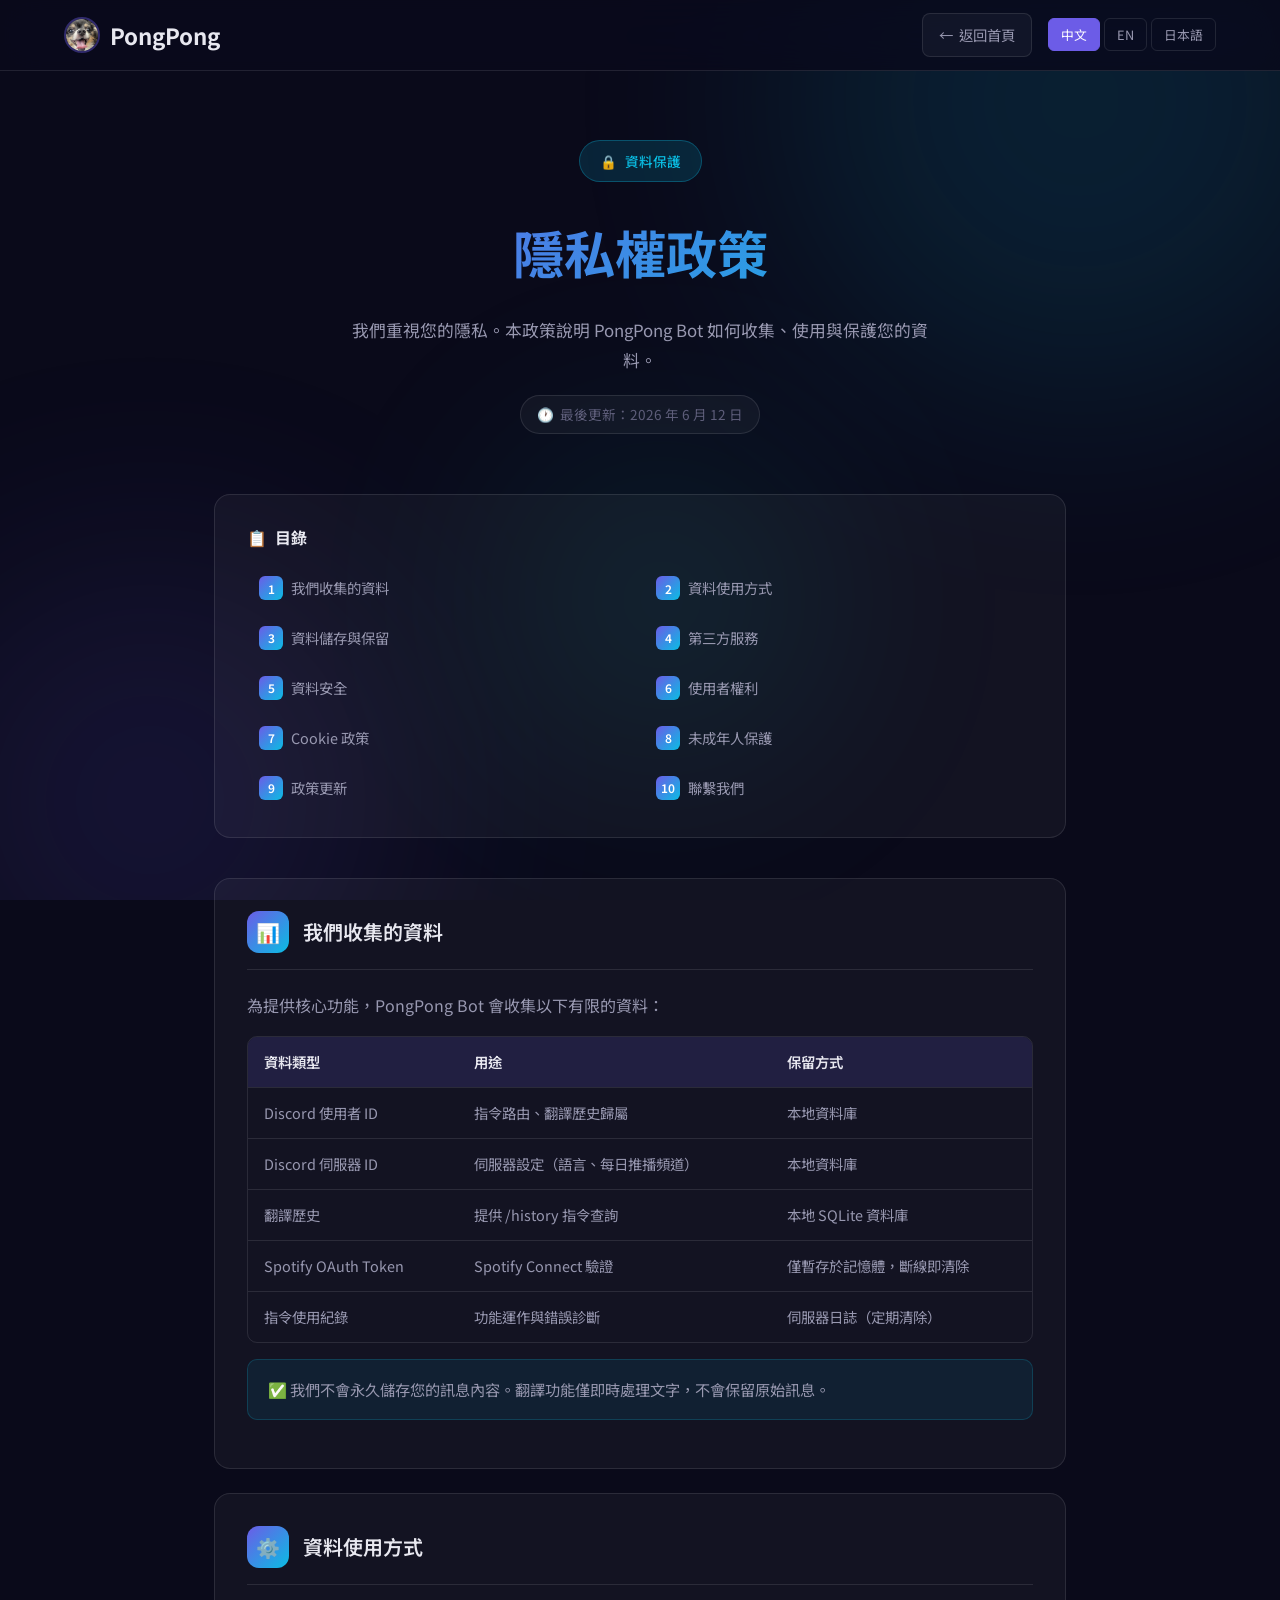
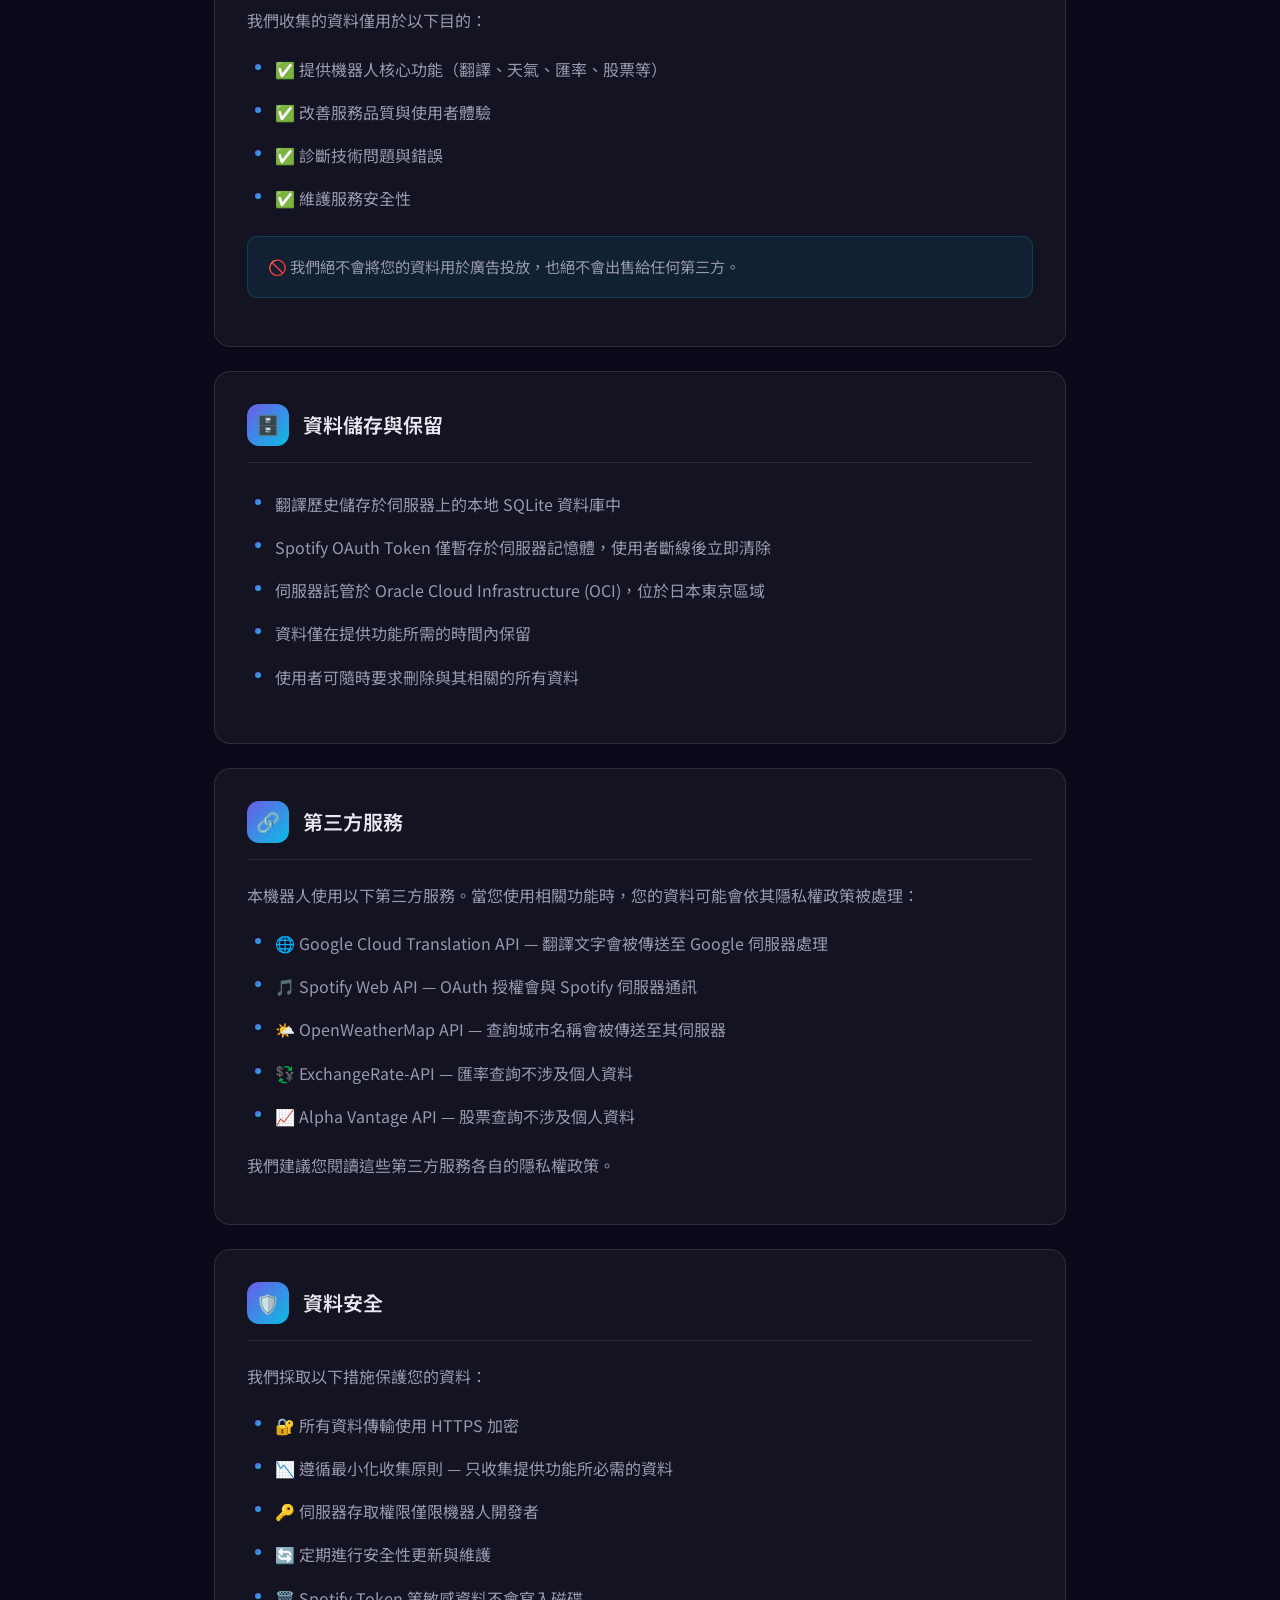
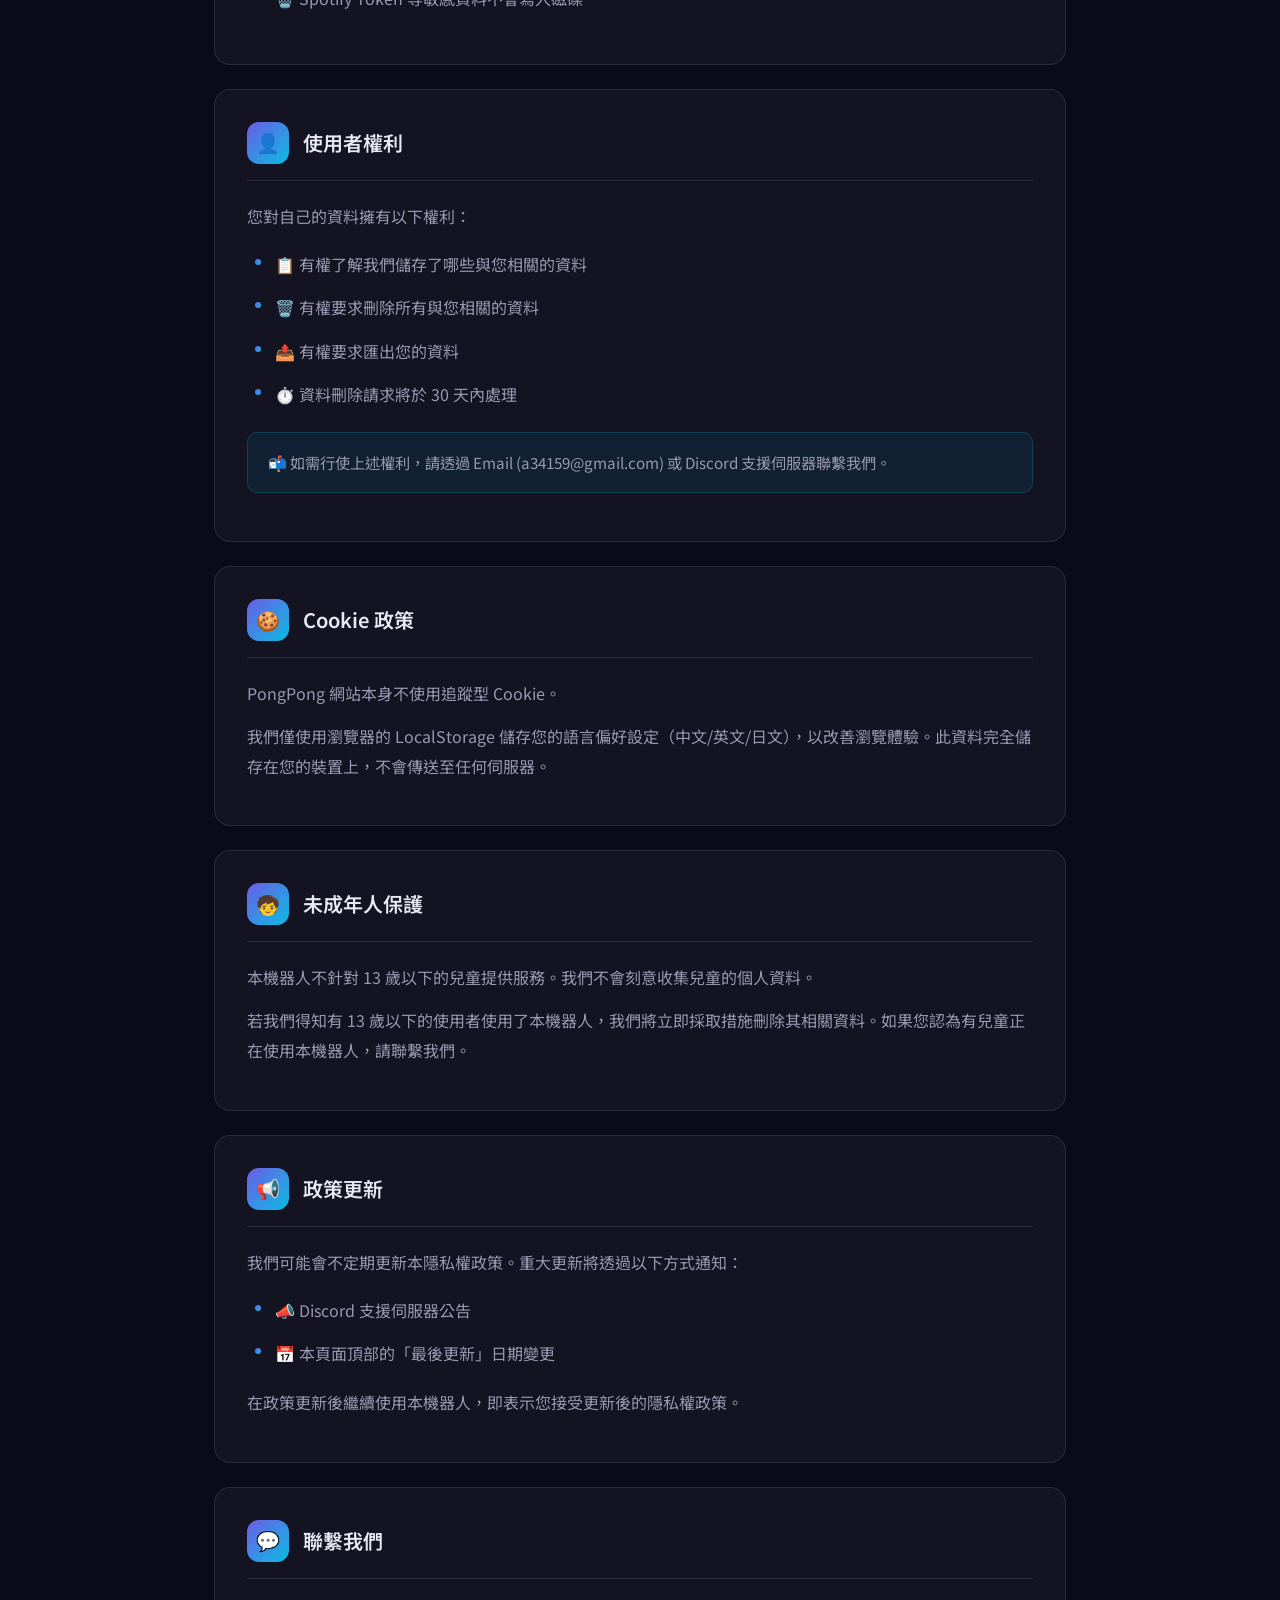
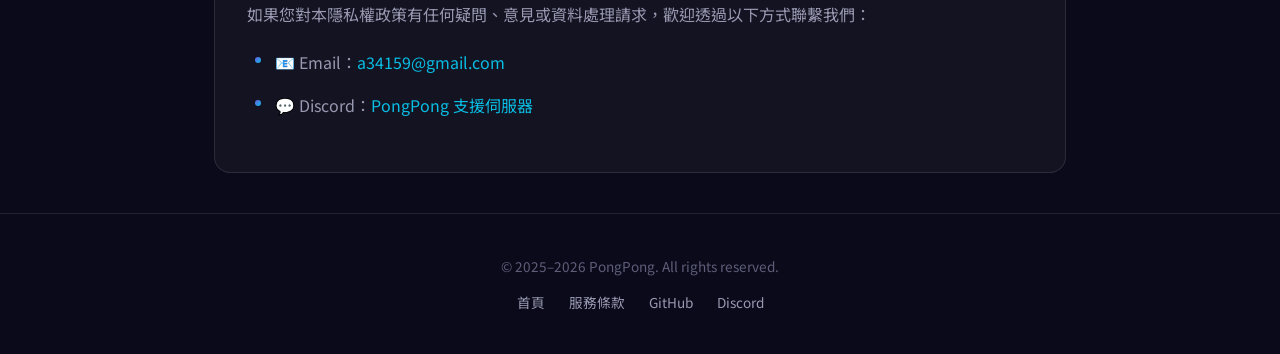
==== privacy.html @ facdd0da "feat: add Terms of Service & Privacy Policy pages, update footer with legal links" ====
<!DOCTYPE html>
<html lang="zh">
<head>
<meta charset="UTF-8">
<meta name="viewport" content="width=device-width, initial-scale=1.0">
<title>隱私權政策 — PongPong Bot</title>
<meta name="description" content="PongPong Discord Bot 隱私權政策 — 了解我們如何收集、使用與保護您的資料。">
<meta property="og:title" content="隱私權政策 — PongPong Bot">
<meta property="og:description" content="PongPong Discord Bot 隱私權政策">
<meta property="og:type" content="website">
<meta property="og:image" content="images/pongpongicon.jpg">
<link rel="icon" type="image/jpeg" href="images/pongpongicon.jpg">
<meta name="theme-color" content="#0a0a1a">
<link rel="preconnect" href="https://fonts.googleapis.com">
<link rel="preconnect" href="https://fonts.gstatic.com" crossorigin>
<link href="https://fonts.googleapis.com/css2?family=Inter:wght@300;400;500;600;700&family=Noto+Sans+TC:wght@400;700&family=Noto+Sans+JP:wght@400;700&display=swap" rel="stylesheet">
<style>
:root {
  --bg-primary: #0a0a1a;
  --bg-secondary: #0f0f2e;
  --bg-card: rgba(255,255,255,0.04);
  --bg-card-hover: rgba(255,255,255,0.07);
  --bg-glass: rgba(255,255,255,0.06);
  --bg-glass-border: rgba(255,255,255,0.1);
  --bg-nav: rgba(10,10,26,0.85);
  --text-primary: #e8e8f0;
  --text-secondary: #9898b0;
  --text-muted: #5e5e7a;
  --accent-1: #6c5ce7;
  --accent-2: #0abde3;
  --accent-3: #a29bfe;
  --gradient-main: linear-gradient(135deg, #6c5ce7, #0abde3);
  --gradient-accent: linear-gradient(135deg, #a29bfe, #00cec9);
  --shadow-card: 0 8px 32px rgba(0,0,0,0.3);
  --shadow-glow: 0 0 40px rgba(108,92,231,0.15);
  --radius: 16px;
  --radius-sm: 10px;
  --font-zh: 'Noto Sans TC', sans-serif;
  --font-en: 'Inter', sans-serif;
  --font-ja: 'Noto Sans JP', sans-serif;
  --transition: 0.3s cubic-bezier(0.4, 0, 0.2, 1);
}

*, *::before, *::after { margin: 0; padding: 0; box-sizing: border-box; }
html { scroll-behavior: smooth; scroll-padding-top: 80px; }
html[lang="zh"] body { font-family: var(--font-zh); }
html[lang="en"] body { font-family: var(--font-en); }
html[lang="ja"] body { font-family: var(--font-ja); }

body {
  background: var(--bg-primary);
  color: var(--text-primary);
  line-height: 1.8;
  overflow-x: hidden;
  min-height: 100vh;
}

a { color: var(--accent-2); text-decoration: none; transition: color var(--transition); }
a:hover { color: var(--accent-3); }
.container { max-width: 900px; margin: 0 auto; padding: 0 24px; }

/* ── Ambient Background ── */
.ambient-bg {
  position: fixed; top: 0; left: 0; width: 100%; height: 100%;
  z-index: -1; overflow: hidden;
}
.ambient-orb {
  position: absolute; border-radius: 50%; filter: blur(120px); opacity: 0.12;
  animation: orbFloat 20s ease-in-out infinite alternate;
}
.ambient-orb:nth-child(1) { width: 600px; height: 600px; background: #0abde3; top: -200px; right: -100px; }
.ambient-orb:nth-child(2) { width: 500px; height: 500px; background: #6c5ce7; bottom: -150px; left: -100px; animation-delay: -10s; }
.ambient-orb:nth-child(3) { width: 300px; height: 300px; background: #00cec9; top: 50%; left: 40%; animation-delay: -5s; }
@keyframes orbFloat {
  0% { transform: translate(0, 0) scale(1); }
  50% { transform: translate(30px, -20px) scale(1.05); }
  100% { transform: translate(-20px, 30px) scale(0.95); }
}

/* ── Navbar ── */
.navbar {
  position: fixed; top: 0; left: 0; right: 0; z-index: 1000;
  background: var(--bg-nav);
  backdrop-filter: blur(20px) saturate(180%);
  -webkit-backdrop-filter: blur(20px) saturate(180%);
  border-bottom: 1px solid var(--bg-glass-border);
  transition: box-shadow var(--transition);
}
.navbar.scrolled { box-shadow: 0 4px 30px rgba(0,0,0,0.3); }
.navbar .container {
  display: flex; align-items: center; justify-content: space-between;
  height: 70px; max-width: 1200px;
}
.nav-logo {
  font-size: 1.4rem; font-weight: 700; color: var(--text-primary);
  display: flex; align-items: center; gap: 10px; text-decoration: none;
}
.nav-logo img {
  width: 36px; height: 36px; border-radius: 50%; object-fit: cover;
  border: 2px solid rgba(108,92,231,0.4);
}
.nav-right { display: flex; align-items: center; gap: 16px; }
.nav-back {
  display: flex; align-items: center; gap: 6px;
  color: var(--text-secondary); font-size: 0.9rem;
  padding: 8px 16px; border-radius: 8px;
  background: var(--bg-card); border: 1px solid var(--bg-glass-border);
  transition: all var(--transition);
}
.nav-back:hover { background: var(--bg-card-hover); color: var(--text-primary); }
.lang-switcher { display: flex; gap: 4px; }
.lang-btn {
  padding: 6px 12px; border-radius: 6px; border: 1px solid var(--bg-glass-border);
  background: transparent; color: var(--text-secondary); cursor: pointer;
  font-size: 0.8rem; font-family: inherit; transition: all var(--transition);
}
.lang-btn:hover, .lang-btn.active {
  background: var(--accent-1); color: white; border-color: var(--accent-1);
}

/* ── Hero ── */
.hero {
  padding: 140px 0 60px; text-align: center; position: relative;
}
.hero-badge {
  display: inline-flex; align-items: center; gap: 8px;
  padding: 8px 20px; border-radius: 50px;
  background: rgba(10,189,227,0.15); border: 1px solid rgba(10,189,227,0.3);
  color: var(--accent-2); font-size: 0.85rem; font-weight: 500;
  margin-bottom: 24px;
}
.hero h1 {
  font-size: clamp(2.2rem, 5vw, 3.2rem); font-weight: 700;
  background: var(--gradient-main);
  -webkit-background-clip: text; -webkit-text-fill-color: transparent;
  background-clip: text; margin-bottom: 16px;
}
.hero .subtitle {
  color: var(--text-secondary); font-size: 1.05rem; max-width: 600px; margin: 0 auto;
}
.hero .update-date {
  display: inline-flex; align-items: center; gap: 6px;
  color: var(--text-muted); font-size: 0.85rem; margin-top: 20px;
  padding: 6px 16px; border-radius: 20px;
  background: var(--bg-card); border: 1px solid var(--bg-glass-border);
}

/* ── TOC ── */
.toc {
  background: var(--bg-card); border: 1px solid var(--bg-glass-border);
  border-radius: var(--radius); padding: 28px 32px; margin-bottom: 40px;
}
.toc h3 {
  font-size: 1rem; color: var(--text-primary); margin-bottom: 16px;
  display: flex; align-items: center; gap: 8px;
}
.toc-list { list-style: none; display: grid; grid-template-columns: 1fr 1fr; gap: 8px; }
.toc-list a {
  display: flex; align-items: center; gap: 8px;
  color: var(--text-secondary); font-size: 0.9rem;
  padding: 8px 12px; border-radius: 8px;
  transition: all var(--transition);
}
.toc-list a:hover { color: var(--accent-2); background: rgba(10,189,227,0.08); }
.toc-num {
  display: inline-flex; align-items: center; justify-content: center;
  width: 24px; height: 24px; border-radius: 6px; flex-shrink: 0;
  background: var(--gradient-main); color: white; font-size: 0.75rem; font-weight: 600;
}

/* ── Section Cards ── */
.legal-section {
  background: var(--bg-card); border: 1px solid var(--bg-glass-border);
  border-radius: var(--radius); padding: 32px; margin-bottom: 24px;
  transition: all var(--transition);
  opacity: 0; transform: translateY(30px);
}
.legal-section.visible { opacity: 1; transform: translateY(0); }
.legal-section:hover { border-color: rgba(10,189,227,0.3); box-shadow: 0 0 40px rgba(10,189,227,0.1); }
.section-header {
  display: flex; align-items: center; gap: 14px; margin-bottom: 20px;
  padding-bottom: 16px; border-bottom: 1px solid var(--bg-glass-border);
}
.section-icon {
  display: flex; align-items: center; justify-content: center;
  width: 42px; height: 42px; border-radius: 12px; flex-shrink: 0;
  background: var(--gradient-main); font-size: 1.2rem;
}
.section-header h2 {
  font-size: 1.25rem; font-weight: 600; color: var(--text-primary);
}
.legal-section p {
  color: var(--text-secondary); margin-bottom: 12px; line-height: 1.9;
}
.legal-section ul {
  list-style: none; padding: 0; margin: 12px 0;
}
.legal-section ul li {
  color: var(--text-secondary); padding: 8px 0 8px 28px; position: relative;
  line-height: 1.7;
}
.legal-section ul li::before {
  content: ''; position: absolute; left: 8px; top: 16px;
  width: 6px; height: 6px; border-radius: 50%;
  background: var(--gradient-main);
}
.legal-section .highlight-box {
  background: rgba(10,189,227,0.08); border: 1px solid rgba(10,189,227,0.2);
  border-radius: var(--radius-sm); padding: 16px 20px; margin: 16px 0;
  color: var(--text-secondary); font-size: 0.95rem;
}

/* ── Data Table ── */
.data-table {
  width: 100%; border-collapse: separate; border-spacing: 0;
  border-radius: var(--radius-sm); overflow: hidden; margin: 16px 0;
  border: 1px solid var(--bg-glass-border);
}
.data-table th {
  background: rgba(108,92,231,0.15); color: var(--text-primary);
  padding: 12px 16px; text-align: left; font-weight: 600; font-size: 0.9rem;
}
.data-table td {
  padding: 12px 16px; color: var(--text-secondary); font-size: 0.9rem;
  border-top: 1px solid var(--bg-glass-border);
}
.data-table tr:hover td { background: rgba(255,255,255,0.02); }

/* ── Footer ── */
.footer {
  padding: 40px 0; text-align: center;
  border-top: 1px solid var(--bg-glass-border);
  margin-top: 40px;
}
.footer p { color: var(--text-muted); font-size: 0.85rem; margin-bottom: 12px; }
.footer-links { display: flex; justify-content: center; gap: 24px; flex-wrap: wrap; }
.footer-links a {
  color: var(--text-secondary); font-size: 0.85rem;
  transition: color var(--transition);
}
.footer-links a:hover { color: var(--accent-2); }

/* ── Back to Top ── */
.back-to-top {
  position: fixed; bottom: 30px; right: 30px; z-index: 999;
  width: 48px; height: 48px; border-radius: 14px;
  background: var(--gradient-main); border: none; cursor: pointer;
  display: flex; align-items: center; justify-content: center;
  color: white; font-size: 1.2rem; box-shadow: 0 4px 20px rgba(108,92,231,0.4);
  opacity: 0; transform: translateY(20px); pointer-events: none;
  transition: all var(--transition);
}
.back-to-top.visible { opacity: 1; transform: translateY(0); pointer-events: auto; }
.back-to-top:hover { transform: translateY(-3px); box-shadow: 0 6px 30px rgba(108,92,231,0.6); }

/* ── Responsive ── */
@media (max-width: 768px) {
  .toc-list { grid-template-columns: 1fr; }
  .legal-section { padding: 24px 20px; }
  .nav-back span { display: none; }
  .hero h1 { font-size: 2rem; }
  .data-table { font-size: 0.85rem; }
  .data-table th, .data-table td { padding: 10px 12px; }
}
</style>
</head>
<body>

<div class="ambient-bg">
  <div class="ambient-orb"></div>
  <div class="ambient-orb"></div>
  <div class="ambient-orb"></div>
</div>

<!-- Navbar -->
<nav class="navbar" id="navbar">
  <div class="container">
    <a href="index.html" class="nav-logo">
      <img src="images/pongpongicon.jpg" alt="PongPong">
      <span>PongPong</span>
    </a>
    <div class="nav-right">
      <a href="index.html" class="nav-back">← <span data-i18n="nav_back">返回首頁</span></a>
      <div class="lang-switcher">
        <button class="lang-btn active" onclick="switchLang('zh')">中文</button>
        <button class="lang-btn" onclick="switchLang('en')">EN</button>
        <button class="lang-btn" onclick="switchLang('ja')">日本語</button>
      </div>
    </div>
  </div>
</nav>

<!-- Hero -->
<section class="hero">
  <div class="container">
    <div class="hero-badge">🔒 <span data-i18n="hero_badge">資料保護</span></div>
    <h1 data-i18n="hero_title">隱私權政策</h1>
    <p class="subtitle" data-i18n="hero_subtitle">我們重視您的隱私。本政策說明 PongPong Bot 如何收集、使用與保護您的資料。</p>
    <div class="update-date">🕐 <span data-i18n="last_updated">最後更新：2026 年 6 月 12 日</span></div>
  </div>
</section>

<!-- Content -->
<main class="container">

  <!-- TOC -->
  <div class="toc">
    <h3>📋 <span data-i18n="toc_title">目錄</span></h3>
    <ul class="toc-list">
      <li><a href="#s1"><span class="toc-num">1</span> <span data-i18n="p1_title">我們收集的資料</span></a></li>
      <li><a href="#s2"><span class="toc-num">2</span> <span data-i18n="p2_title">資料使用方式</span></a></li>
      <li><a href="#s3"><span class="toc-num">3</span> <span data-i18n="p3_title">資料儲存與保留</span></a></li>
      <li><a href="#s4"><span class="toc-num">4</span> <span data-i18n="p4_title">第三方服務</span></a></li>
      <li><a href="#s5"><span class="toc-num">5</span> <span data-i18n="p5_title">資料安全</span></a></li>
      <li><a href="#s6"><span class="toc-num">6</span> <span data-i18n="p6_title">使用者權利</span></a></li>
      <li><a href="#s7"><span class="toc-num">7</span> <span data-i18n="p7_title">Cookie 政策</span></a></li>
      <li><a href="#s8"><span class="toc-num">8</span> <span data-i18n="p8_title">未成年人保護</span></a></li>
      <li><a href="#s9"><span class="toc-num">9</span> <span data-i18n="p9_title">政策更新</span></a></li>
      <li><a href="#s10"><span class="toc-num">10</span> <span data-i18n="p10_title">聯繫我們</span></a></li>
    </ul>
  </div>

  <!-- Section 1 -->
  <div class="legal-section" id="s1">
    <div class="section-header">
      <div class="section-icon">📊</div>
      <h2 data-i18n="p1_title">我們收集的資料</h2>
    </div>
    <p data-i18n="p1_p1">為提供核心功能，PongPong Bot 會收集以下有限的資料：</p>
    <table class="data-table">
      <thead>
        <tr>
          <th data-i18n="table_data">資料類型</th>
          <th data-i18n="table_purpose">用途</th>
          <th data-i18n="table_retention">保留方式</th>
        </tr>
      </thead>
      <tbody>
        <tr>
          <td data-i18n="d1_type">Discord 使用者 ID</td>
          <td data-i18n="d1_use">指令路由、翻譯歷史歸屬</td>
          <td data-i18n="d1_keep">本地資料庫</td>
        </tr>
        <tr>
          <td data-i18n="d2_type">Discord 伺服器 ID</td>
          <td data-i18n="d2_use">伺服器設定（語言、每日推播頻道）</td>
          <td data-i18n="d2_keep">本地資料庫</td>
        </tr>
        <tr>
          <td data-i18n="d3_type">翻譯歷史</td>
          <td data-i18n="d3_use">提供 /history 指令查詢</td>
          <td data-i18n="d3_keep">本地 SQLite 資料庫</td>
        </tr>
        <tr>
          <td data-i18n="d4_type">Spotify OAuth Token</td>
          <td data-i18n="d4_use">Spotify Connect 驗證</td>
          <td data-i18n="d4_keep">僅暫存於記憶體，斷線即清除</td>
        </tr>
        <tr>
          <td data-i18n="d5_type">指令使用紀錄</td>
          <td data-i18n="d5_use">功能運作與錯誤診斷</td>
          <td data-i18n="d5_keep">伺服器日誌（定期清除）</td>
        </tr>
      </tbody>
    </table>
    <div class="highlight-box" data-i18n="p1_note">
      ✅ 我們不會永久儲存您的訊息內容。翻譯功能僅即時處理文字，不會保留原始訊息。
    </div>
  </div>

  <!-- Section 2 -->
  <div class="legal-section" id="s2">
    <div class="section-header">
      <div class="section-icon">⚙️</div>
      <h2 data-i18n="p2_title">資料使用方式</h2>
    </div>
    <p data-i18n="p2_p1">我們收集的資料僅用於以下目的：</p>
    <ul>
      <li data-i18n="p2_u1">✅ 提供機器人核心功能（翻譯、天氣、匯率、股票等）</li>
      <li data-i18n="p2_u2">✅ 改善服務品質與使用者體驗</li>
      <li data-i18n="p2_u3">✅ 診斷技術問題與錯誤</li>
      <li data-i18n="p2_u4">✅ 維護服務安全性</li>
    </ul>
    <div class="highlight-box" data-i18n="p2_note">
      🚫 我們絕不會將您的資料用於廣告投放，也絕不會出售給任何第三方。
    </div>
  </div>

  <!-- Section 3 -->
  <div class="legal-section" id="s3">
    <div class="section-header">
      <div class="section-icon">🗄️</div>
      <h2 data-i18n="p3_title">資料儲存與保留</h2>
    </div>
    <ul>
      <li data-i18n="p3_s1">翻譯歷史儲存於伺服器上的本地 SQLite 資料庫中</li>
      <li data-i18n="p3_s2">Spotify OAuth Token 僅暫存於伺服器記憶體，使用者斷線後立即清除</li>
      <li data-i18n="p3_s3">伺服器託管於 Oracle Cloud Infrastructure (OCI)，位於日本東京區域</li>
      <li data-i18n="p3_s4">資料僅在提供功能所需的時間內保留</li>
      <li data-i18n="p3_s5">使用者可隨時要求刪除與其相關的所有資料</li>
    </ul>
  </div>

  <!-- Section 4 -->
  <div class="legal-section" id="s4">
    <div class="section-header">
      <div class="section-icon">🔗</div>
      <h2 data-i18n="p4_title">第三方服務</h2>
    </div>
    <p data-i18n="p4_p1">本機器人使用以下第三方服務。當您使用相關功能時，您的資料可能會依其隱私權政策被處理：</p>
    <ul>
      <li data-i18n="p4_s1">🌐 Google Cloud Translation API — 翻譯文字會被傳送至 Google 伺服器處理</li>
      <li data-i18n="p4_s2">🎵 Spotify Web API — OAuth 授權會與 Spotify 伺服器通訊</li>
      <li data-i18n="p4_s3">🌤️ OpenWeatherMap API — 查詢城市名稱會被傳送至其伺服器</li>
      <li data-i18n="p4_s4">💱 ExchangeRate-API — 匯率查詢不涉及個人資料</li>
      <li data-i18n="p4_s5">📈 Alpha Vantage API — 股票查詢不涉及個人資料</li>
    </ul>
    <p data-i18n="p4_p2">我們建議您閱讀這些第三方服務各自的隱私權政策。</p>
  </div>

  <!-- Section 5 -->
  <div class="legal-section" id="s5">
    <div class="section-header">
      <div class="section-icon">🛡️</div>
      <h2 data-i18n="p5_title">資料安全</h2>
    </div>
    <p data-i18n="p5_p1">我們採取以下措施保護您的資料：</p>
    <ul>
      <li data-i18n="p5_m1">🔐 所有資料傳輸使用 HTTPS 加密</li>
      <li data-i18n="p5_m2">📉 遵循最小化收集原則 — 只收集提供功能所必需的資料</li>
      <li data-i18n="p5_m3">🔑 伺服器存取權限僅限機器人開發者</li>
      <li data-i18n="p5_m4">🔄 定期進行安全性更新與維護</li>
      <li data-i18n="p5_m5">🗑️ Spotify Token 等敏感資料不會寫入磁碟</li>
    </ul>
  </div>

  <!-- Section 6 -->
  <div class="legal-section" id="s6">
    <div class="section-header">
      <div class="section-icon">👤</div>
      <h2 data-i18n="p6_title">使用者權利</h2>
    </div>
    <p data-i18n="p6_p1">您對自己的資料擁有以下權利：</p>
    <ul>
      <li data-i18n="p6_r1">📋 有權了解我們儲存了哪些與您相關的資料</li>
      <li data-i18n="p6_r2">🗑️ 有權要求刪除所有與您相關的資料</li>
      <li data-i18n="p6_r3">📤 有權要求匯出您的資料</li>
      <li data-i18n="p6_r4">⏱️ 資料刪除請求將於 30 天內處理</li>
    </ul>
    <div class="highlight-box" data-i18n="p6_note">
      📬 如需行使上述權利，請透過 Email (a34159@gmail.com) 或 Discord 支援伺服器聯繫我們。
    </div>
  </div>

  <!-- Section 7 -->
  <div class="legal-section" id="s7">
    <div class="section-header">
      <div class="section-icon">🍪</div>
      <h2 data-i18n="p7_title">Cookie 政策</h2>
    </div>
    <p data-i18n="p7_p1">PongPong 網站本身不使用追蹤型 Cookie。</p>
    <p data-i18n="p7_p2">我們僅使用瀏覽器的 LocalStorage 儲存您的語言偏好設定（中文/英文/日文），以改善瀏覽體驗。此資料完全儲存在您的裝置上，不會傳送至任何伺服器。</p>
  </div>

  <!-- Section 8 -->
  <div class="legal-section" id="s8">
    <div class="section-header">
      <div class="section-icon">🧒</div>
      <h2 data-i18n="p8_title">未成年人保護</h2>
    </div>
    <p data-i18n="p8_p1">本機器人不針對 13 歲以下的兒童提供服務。我們不會刻意收集兒童的個人資料。</p>
    <p data-i18n="p8_p2">若我們得知有 13 歲以下的使用者使用了本機器人，我們將立即採取措施刪除其相關資料。如果您認為有兒童正在使用本機器人，請聯繫我們。</p>
  </div>

  <!-- Section 9 -->
  <div class="legal-section" id="s9">
    <div class="section-header">
      <div class="section-icon">📢</div>
      <h2 data-i18n="p9_title">政策更新</h2>
    </div>
    <p data-i18n="p9_p1">我們可能會不定期更新本隱私權政策。重大更新將透過以下方式通知：</p>
    <ul>
      <li data-i18n="p9_n1">📣 Discord 支援伺服器公告</li>
      <li data-i18n="p9_n2">📅 本頁面頂部的「最後更新」日期變更</li>
    </ul>
    <p data-i18n="p9_p2">在政策更新後繼續使用本機器人，即表示您接受更新後的隱私權政策。</p>
  </div>

  <!-- Section 10 -->
  <div class="legal-section" id="s10">
    <div class="section-header">
      <div class="section-icon">💬</div>
      <h2 data-i18n="p10_title">聯繫我們</h2>
    </div>
    <p data-i18n="p10_p1">如果您對本隱私權政策有任何疑問、意見或資料處理請求，歡迎透過以下方式聯繫我們：</p>
    <ul>
      <li>📧 Email：<a href="mailto:a34159@gmail.com">a34159@gmail.com</a></li>
      <li>💬 Discord：<a href="https://discord.gg/r8grruws" target="_blank" rel="noopener">PongPong 支援伺服器</a></li>
    </ul>
  </div>

</main>

<!-- Footer -->
<footer class="footer">
  <div class="container">
    <p>© 2025–2026 PongPong. All rights reserved.</p>
    <div class="footer-links">
      <a href="index.html" data-i18n="footer_home">首頁</a>
      <a href="terms.html" data-i18n="footer_terms">服務條款</a>
      <a href="https://github.com/james8976" target="_blank" rel="noopener">GitHub</a>
      <a href="https://discord.gg/r8grruws" target="_blank" rel="noopener">Discord</a>
    </div>
  </div>
</footer>

<!-- Back to Top -->
<button class="back-to-top" id="backToTop" onclick="window.scrollTo({top:0,behavior:'smooth'})">↑</button>

<script>
(function() {
  'use strict';

  const i18n = {
    zh: {
      nav_back:'返回首頁', hero_badge:'資料保護', hero_title:'隱私權政策',
      hero_subtitle:'我們重視您的隱私。本政策說明 PongPong Bot 如何收集、使用與保護您的資料。',
      last_updated:'最後更新：2026 年 6 月 12 日', toc_title:'目錄',
      p1_title:'我們收集的資料', p2_title:'資料使用方式', p3_title:'資料儲存與保留',
      p4_title:'第三方服務', p5_title:'資料安全', p6_title:'使用者權利',
      p7_title:'Cookie 政策', p8_title:'未成年人保護', p9_title:'政策更新', p10_title:'聯繫我們',
      p1_p1:'為提供核心功能，PongPong Bot 會收集以下有限的資料：',
      table_data:'資料類型', table_purpose:'用途', table_retention:'保留方式',
      d1_type:'Discord 使用者 ID', d1_use:'指令路由、翻譯歷史歸屬', d1_keep:'本地資料庫',
      d2_type:'Discord 伺服器 ID', d2_use:'伺服器設定（語言、每日推播頻道）', d2_keep:'本地資料庫',
      d3_type:'翻譯歷史', d3_use:'提供 /history 指令查詢', d3_keep:'本地 SQLite 資料庫',
      d4_type:'Spotify OAuth Token', d4_use:'Spotify Connect 驗證', d4_keep:'僅暫存於記憶體，斷線即清除',
      d5_type:'指令使用紀錄', d5_use:'功能運作與錯誤診斷', d5_keep:'伺服器日誌（定期清除）',
      p1_note:'✅ 我們不會永久儲存您的訊息內容。翻譯功能僅即時處理文字，不會保留原始訊息。',
      p2_p1:'我們收集的資料僅用於以下目的：',
      p2_u1:'✅ 提供機器人核心功能（翻譯、天氣、匯率、股票等）',
      p2_u2:'✅ 改善服務品質與使用者體驗', p2_u3:'✅ 診斷技術問題與錯誤', p2_u4:'✅ 維護服務安全性',
      p2_note:'🚫 我們絕不會將您的資料用於廣告投放，也絕不會出售給任何第三方。',
      p3_s1:'翻譯歷史儲存於伺服器上的本地 SQLite 資料庫中',
      p3_s2:'Spotify OAuth Token 僅暫存於伺服器記憶體，使用者斷線後立即清除',
      p3_s3:'伺服器託管於 Oracle Cloud Infrastructure (OCI)，位於日本東京區域',
      p3_s4:'資料僅在提供功能所需的時間內保留', p3_s5:'使用者可隨時要求刪除與其相關的所有資料',
      p4_p1:'本機器人使用以下第三方服務。當您使用相關功能時，您的資料可能會依其隱私權政策被處理：',
      p4_s1:'🌐 Google Cloud Translation API — 翻譯文字會被傳送至 Google 伺服器處理',
      p4_s2:'🎵 Spotify Web API — OAuth 授權會與 Spotify 伺服器通訊',
      p4_s3:'🌤️ OpenWeatherMap API — 查詢城市名稱會被傳送至其伺服器',
      p4_s4:'💱 ExchangeRate-API — 匯率查詢不涉及個人資料',
      p4_s5:'📈 Alpha Vantage API — 股票查詢不涉及個人資料',
      p4_p2:'我們建議您閱讀這些第三方服務各自的隱私權政策。',
      p5_p1:'我們採取以下措施保護您的資料：',
      p5_m1:'🔐 所有資料傳輸使用 HTTPS 加密', p5_m2:'📉 遵循最小化收集原則 — 只收集提供功能所必需的資料',
      p5_m3:'🔑 伺服器存取權限僅限機器人開發者', p5_m4:'🔄 定期進行安全性更新與維護',
      p5_m5:'🗑️ Spotify Token 等敏感資料不會寫入磁碟',
      p6_p1:'您對自己的資料擁有以下權利：',
      p6_r1:'📋 有權了解我們儲存了哪些與您相關的資料', p6_r2:'🗑️ 有權要求刪除所有與您相關的資料',
      p6_r3:'📤 有權要求匯出您的資料', p6_r4:'⏱️ 資料刪除請求將於 30 天內處理',
      p6_note:'📬 如需行使上述權利，請透過 Email (a34159@gmail.com) 或 Discord 支援伺服器聯繫我們。',
      p7_p1:'PongPong 網站本身不使用追蹤型 Cookie。',
      p7_p2:'我們僅使用瀏覽器的 LocalStorage 儲存您的語言偏好設定（中文/英文/日文），以改善瀏覽體驗。此資料完全儲存在您的裝置上，不會傳送至任何伺服器。',
      p8_p1:'本機器人不針對 13 歲以下的兒童提供服務。我們不會刻意收集兒童的個人資料。',
      p8_p2:'若我們得知有 13 歲以下的使用者使用了本機器人，我們將立即採取措施刪除其相關資料。如果您認為有兒童正在使用本機器人，請聯繫我們。',
      p9_p1:'我們可能會不定期更新本隱私權政策。重大更新將透過以下方式通知：',
      p9_n1:'📣 Discord 支援伺服器公告', p9_n2:'📅 本頁面頂部的「最後更新」日期變更',
      p9_p2:'在政策更新後繼續使用本機器人，即表示您接受更新後的隱私權政策。',
      p10_p1:'如果您對本隱私權政策有任何疑問、意見或資料處理請求，歡迎透過以下方式聯繫我們：',
      footer_home:'首頁', footer_terms:'服務條款'
    },
    en: {
      nav_back:'Back to Home', hero_badge:'Data Protection', hero_title:'Privacy Policy',
      hero_subtitle:'We value your privacy. This policy explains how PongPong Bot collects, uses, and protects your data.',
      last_updated:'Last Updated: June 12, 2026', toc_title:'Table of Contents',
      p1_title:'Data We Collect', p2_title:'How We Use Data', p3_title:'Data Storage & Retention',
      p4_title:'Third-Party Services', p5_title:'Data Security', p6_title:'Your Rights',
      p7_title:'Cookie Policy', p8_title:'Children\'s Privacy', p9_title:'Policy Updates', p10_title:'Contact Us',
      p1_p1:'To provide its core features, PongPong Bot collects the following limited data:',
      table_data:'Data Type', table_purpose:'Purpose', table_retention:'Retention',
      d1_type:'Discord User ID', d1_use:'Command routing, translation history', d1_keep:'Local database',
      d2_type:'Discord Server ID', d2_use:'Server settings (language, daily push channel)', d2_keep:'Local database',
      d3_type:'Translation History', d3_use:'Provides /history command', d3_keep:'Local SQLite database',
      d4_type:'Spotify OAuth Token', d4_use:'Spotify Connect authentication', d4_keep:'Memory only, cleared on disconnect',
      d5_type:'Command Usage Logs', d5_use:'Functionality & error diagnostics', d5_keep:'Server logs (periodically cleared)',
      p1_note:'✅ We do not permanently store your message content. Translation processes text in real-time without retaining the original message.',
      p2_p1:'The data we collect is used solely for the following purposes:',
      p2_u1:'✅ Providing core bot features (translation, weather, currency, stocks, etc.)',
      p2_u2:'✅ Improving service quality and user experience',
      p2_u3:'✅ Diagnosing technical issues and errors', p2_u4:'✅ Maintaining service security',
      p2_note:'🚫 We will never use your data for advertising, and we will never sell it to any third party.',
      p3_s1:'Translation history is stored in a local SQLite database on the server',
      p3_s2:'Spotify OAuth Tokens are stored in server memory only, cleared immediately upon disconnect',
      p3_s3:'Server is hosted on Oracle Cloud Infrastructure (OCI), Tokyo Japan region',
      p3_s4:'Data is retained only as long as needed for functionality',
      p3_s5:'Users may request deletion of all their associated data at any time',
      p4_p1:'The Bot uses the following third-party services. When using related features, your data may be processed according to their privacy policies:',
      p4_s1:'🌐 Google Cloud Translation API — Translated text is sent to Google servers',
      p4_s2:'🎵 Spotify Web API — OAuth authorization communicates with Spotify servers',
      p4_s3:'🌤️ OpenWeatherMap API — City names are sent to their servers',
      p4_s4:'💱 ExchangeRate-API — Currency queries don\'t involve personal data',
      p4_s5:'📈 Alpha Vantage API — Stock queries don\'t involve personal data',
      p4_p2:'We recommend reading the privacy policies of these third-party services.',
      p5_p1:'We take the following measures to protect your data:',
      p5_m1:'🔐 All data transmission encrypted via HTTPS',
      p5_m2:'📉 Minimal data collection principle — only what\'s necessary',
      p5_m3:'🔑 Server access restricted to bot developer only',
      p5_m4:'🔄 Regular security updates and maintenance',
      p5_m5:'🗑️ Sensitive data like Spotify tokens never written to disk',
      p6_p1:'You have the following rights regarding your data:',
      p6_r1:'📋 Right to know what data we store about you',
      p6_r2:'🗑️ Right to request deletion of all your data',
      p6_r3:'📤 Right to request a data export',
      p6_r4:'⏱️ Data deletion requests processed within 30 days',
      p6_note:'📬 To exercise these rights, contact us via Email (a34159@gmail.com) or our Discord support server.',
      p7_p1:'The PongPong website does not use tracking cookies.',
      p7_p2:'We only use browser LocalStorage to save your language preference (Chinese/English/Japanese) for a better browsing experience. This data is stored entirely on your device and is never sent to any server.',
      p8_p1:'The Bot is not intended for children under 13. We do not knowingly collect personal data from children.',
      p8_p2:'If we learn that a user under 13 has used the Bot, we will immediately take steps to delete their data. If you believe a child is using the Bot, please contact us.',
      p9_p1:'We may update this Privacy Policy from time to time. Major updates will be announced via:',
      p9_n1:'📣 Discord support server announcements', p9_n2:'📅 Updated "Last Updated" date at the top of this page',
      p9_p2:'Continued use of the Bot after a policy update constitutes acceptance of the updated Privacy Policy.',
      p10_p1:'If you have any questions, comments, or data processing requests regarding this Privacy Policy, please contact us:',
      footer_home:'Home', footer_terms:'Terms of Service'
    },
    ja: {
      nav_back:'ホームに戻る', hero_badge:'データ保護', hero_title:'プライバシーポリシー',
      hero_subtitle:'私たちはあなたのプライバシーを大切にしています。本ポリシーでは、PongPong Botがどのようにデータを収集、使用、保護するかを説明します。',
      last_updated:'最終更新日：2026年6月12日', toc_title:'目次',
      p1_title:'収集するデータ', p2_title:'データの使用方法', p3_title:'データの保存と保持',
      p4_title:'サードパーティサービス', p5_title:'データセキュリティ', p6_title:'ユーザーの権利',
      p7_title:'Cookieポリシー', p8_title:'未成年者の保護', p9_title:'ポリシーの更新', p10_title:'お問い合わせ',
      p1_p1:'コア機能を提供するために、PongPong Botは以下の限定的なデータを収集します：',
      table_data:'データ種別', table_purpose:'目的', table_retention:'保持方法',
      d1_type:'Discord ユーザーID', d1_use:'コマンドルーティング、翻訳履歴', d1_keep:'ローカルDB',
      d2_type:'Discord サーバーID', d2_use:'サーバー設定（言語、デイリープッシュ）', d2_keep:'ローカルDB',
      d3_type:'翻訳履歴', d3_use:'/history コマンド', d3_keep:'ローカルSQLite DB',
      d4_type:'Spotify OAuth Token', d4_use:'Spotify Connect認証', d4_keep:'メモリのみ、切断時に消去',
      d5_type:'コマンド使用ログ', d5_use:'機能動作・エラー診断', d5_keep:'サーバーログ（定期消去）',
      p1_note:'✅ メッセージ内容を永続的に保存することはありません。翻訳機能はテキストをリアルタイムで処理し、元のメッセージは保持しません。',
      p2_p1:'収集したデータは以下の目的にのみ使用されます：',
      p2_u1:'✅ Botのコア機能（翻訳、天気、為替、株式など）の提供',
      p2_u2:'✅ サービス品質とユーザー体験の向上',
      p2_u3:'✅ 技術的な問題やエラーの診断', p2_u4:'✅ サービスセキュリティの維持',
      p2_note:'🚫 お客様のデータを広告目的で使用したり、第三者に販売することは絶対にありません。',
      p3_s1:'翻訳履歴はサーバー上のローカルSQLiteデータベースに保存',
      p3_s2:'Spotify OAuth Tokenはサーバーメモリにのみ一時保存、切断時に即座に消去',
      p3_s3:'サーバーはOracle Cloud Infrastructure (OCI)の東京リージョンにホスティング',
      p3_s4:'データは機能提供に必要な期間のみ保持', p3_s5:'ユーザーはいつでも関連データの削除を要求可能',
      p4_p1:'本Botは以下のサードパーティサービスを使用しています。関連機能の利用時、データはそれぞれのプライバシーポリシーに従って処理される場合があります：',
      p4_s1:'🌐 Google Cloud Translation API — 翻訳テキストがGoogleサーバーに送信されます',
      p4_s2:'🎵 Spotify Web API — OAuth認証がSpotifyサーバーと通信します',
      p4_s3:'🌤️ OpenWeatherMap API — 都市名がサーバーに送信されます',
      p4_s4:'💱 ExchangeRate-API — 為替クエリに個人データは含まれません',
      p4_s5:'📈 Alpha Vantage API — 株式クエリに個人データは含まれません',
      p4_p2:'これらのサードパーティサービスのプライバシーポリシーもお読みになることをお勧めします。',
      p5_p1:'データを保護するために以下の措置を講じています：',
      p5_m1:'🔐 すべてのデータ転送をHTTPSで暗号化',
      p5_m2:'📉 最小限のデータ収集原則 — 機能提供に必要なもののみ',
      p5_m3:'🔑 サーバーアクセスはBot開発者のみに制限',
      p5_m4:'🔄 定期的なセキュリティアップデートとメンテナンス',
      p5_m5:'🗑️ Spotify Tokenなどの機密データはディスクに書き込まない',
      p6_p1:'お客様のデータに関して以下の権利があります：',
      p6_r1:'📋 保存されているデータを知る権利', p6_r2:'🗑️ すべてのデータの削除を要求する権利',
      p6_r3:'📤 データのエクスポートを要求する権利', p6_r4:'⏱️ データ削除リクエストは30日以内に処理',
      p6_note:'📬 これらの権利を行使するには、Email (a34159@gmail.com) またはDiscordサポートサーバーにご連絡ください。',
      p7_p1:'PongPongウェブサイトはトラッキングCookieを使用しません。',
      p7_p2:'ブラウジング体験向上のため、ブラウザのLocalStorageに言語設定（中国語/英語/日本語）のみ保存します。このデータはお使いのデバイスにのみ保存され、サーバーに送信されることはありません。',
      p8_p1:'本Botは13歳未満の児童を対象としていません。児童の個人データを意図的に収集することはありません。',
      p8_p2:'13歳未満のユーザーが本Botを利用していることが判明した場合、直ちにそのデータを削除する措置を講じます。児童が本Botを利用していると思われる場合は、ご連絡ください。',
      p9_p1:'本プライバシーポリシーは随時更新される場合があります。重要な更新は以下の方法で通知されます：',
      p9_n1:'📣 Discordサポートサーバーでの告知', p9_n2:'📅 本ページ上部の「最終更新日」の変更',
      p9_p2:'ポリシー更新後も本Botの利用を継続することで、更新されたプライバシーポリシーに同意したものとみなされます。',
      p10_p1:'本プライバシーポリシーに関するご質問、ご意見、またはデータ処理のリクエストがある場合は、以下の方法でお問い合わせください：',
      footer_home:'ホーム', footer_terms:'利用規約'
    }
  };

  let currentLang = localStorage.getItem('pongpong-lang') || 'zh';

  function switchLang(lang) {
    currentLang = lang;
    localStorage.setItem('pongpong-lang', lang);
    document.documentElement.lang = lang;
    document.querySelectorAll('.lang-btn').forEach(b => b.classList.remove('active'));
    document.querySelector(`.lang-btn[onclick="switchLang('${lang}')"]`).classList.add('active');
    document.querySelectorAll('[data-i18n]').forEach(el => {
      const key = el.getAttribute('data-i18n');
      if (i18n[lang] && i18n[lang][key]) el.textContent = i18n[lang][key];
    });
    document.title = lang === 'en' ? 'Privacy Policy — PongPong Bot' :
                     lang === 'ja' ? 'プライバシーポリシー — PongPong Bot' : '隱私權政策 — PongPong Bot';
  }

  window.switchLang = switchLang;
  switchLang(currentLang);

  const navbar = document.getElementById('navbar');
  const backToTop = document.getElementById('backToTop');
  window.addEventListener('scroll', () => {
    navbar.classList.toggle('scrolled', window.scrollY > 50);
    backToTop.classList.toggle('visible', window.scrollY > 400);
  });

  const observer = new IntersectionObserver((entries) => {
    entries.forEach(e => { if (e.isIntersecting) e.target.classList.add('visible'); });
  }, { threshold: 0.1, rootMargin: '0px 0px -40px 0px' });
  document.querySelectorAll('.legal-section').forEach(s => observer.observe(s));
})();
</script>
</body>
</html>
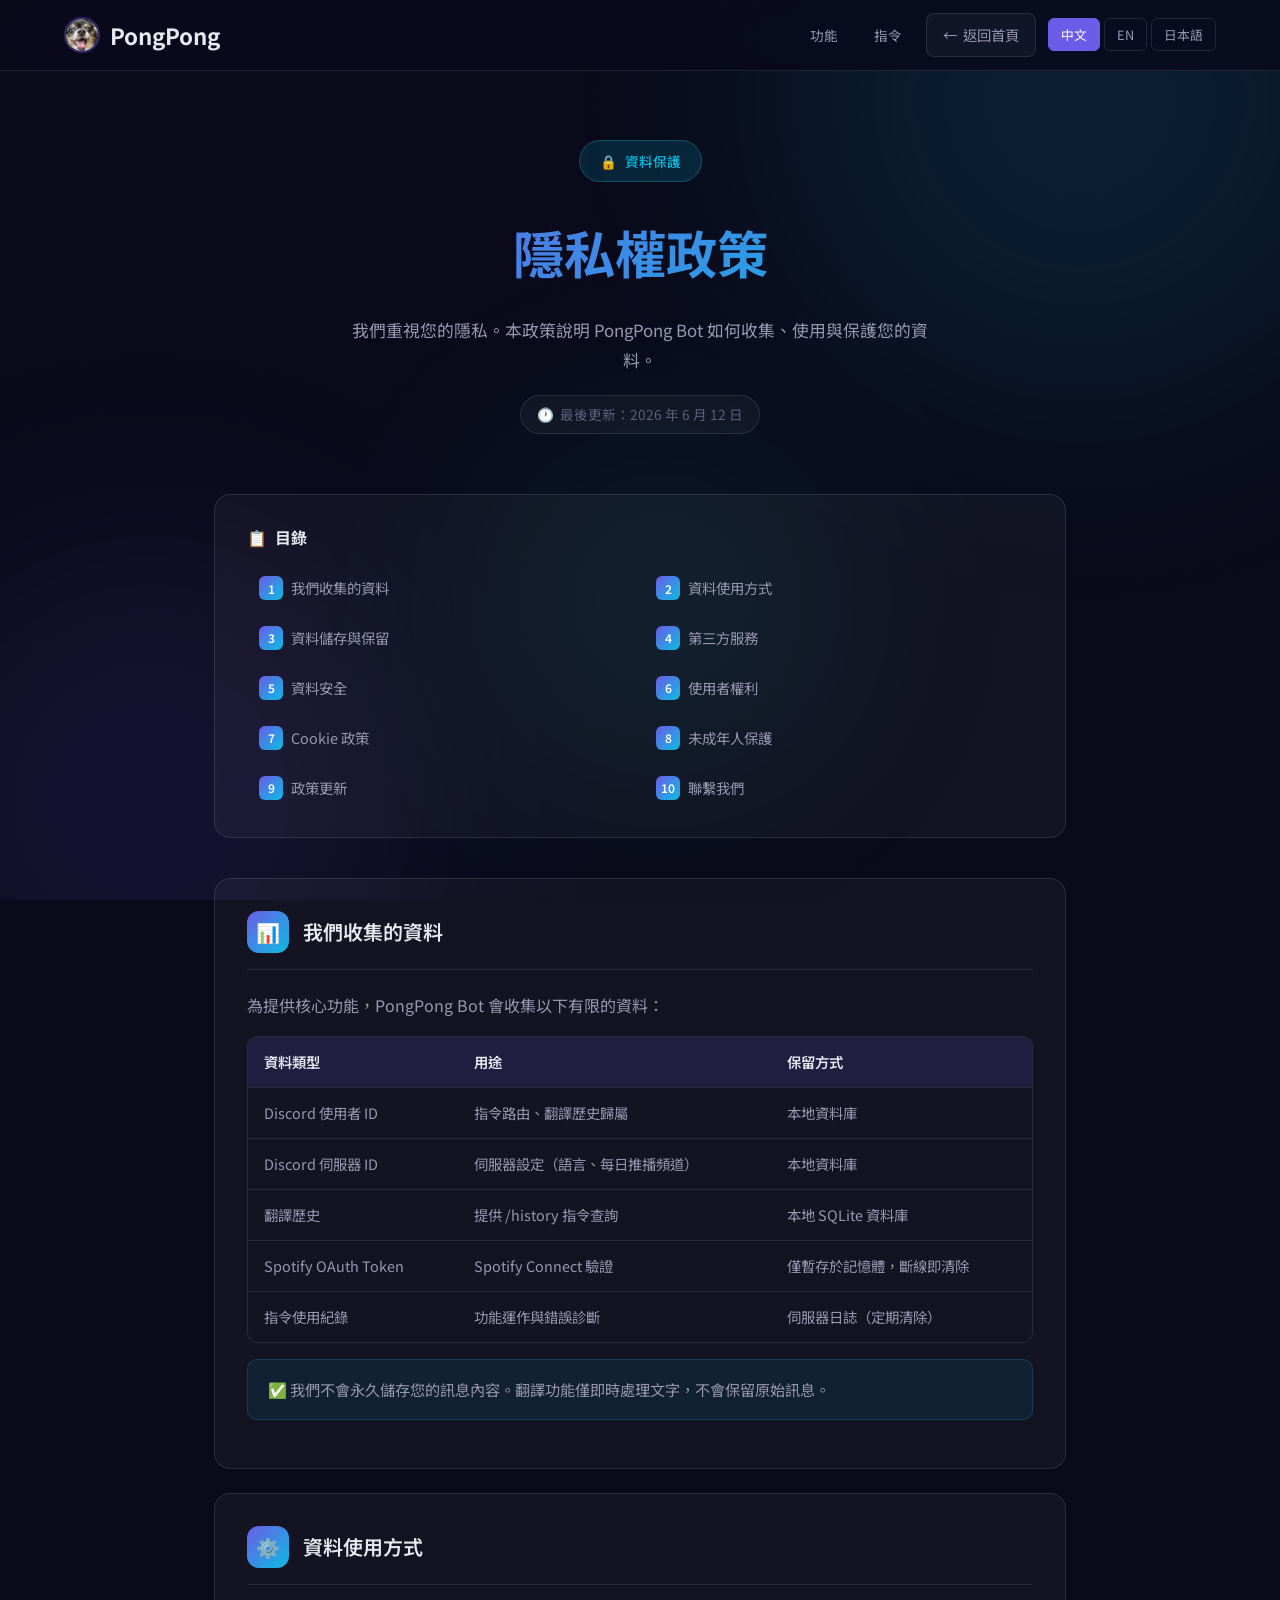
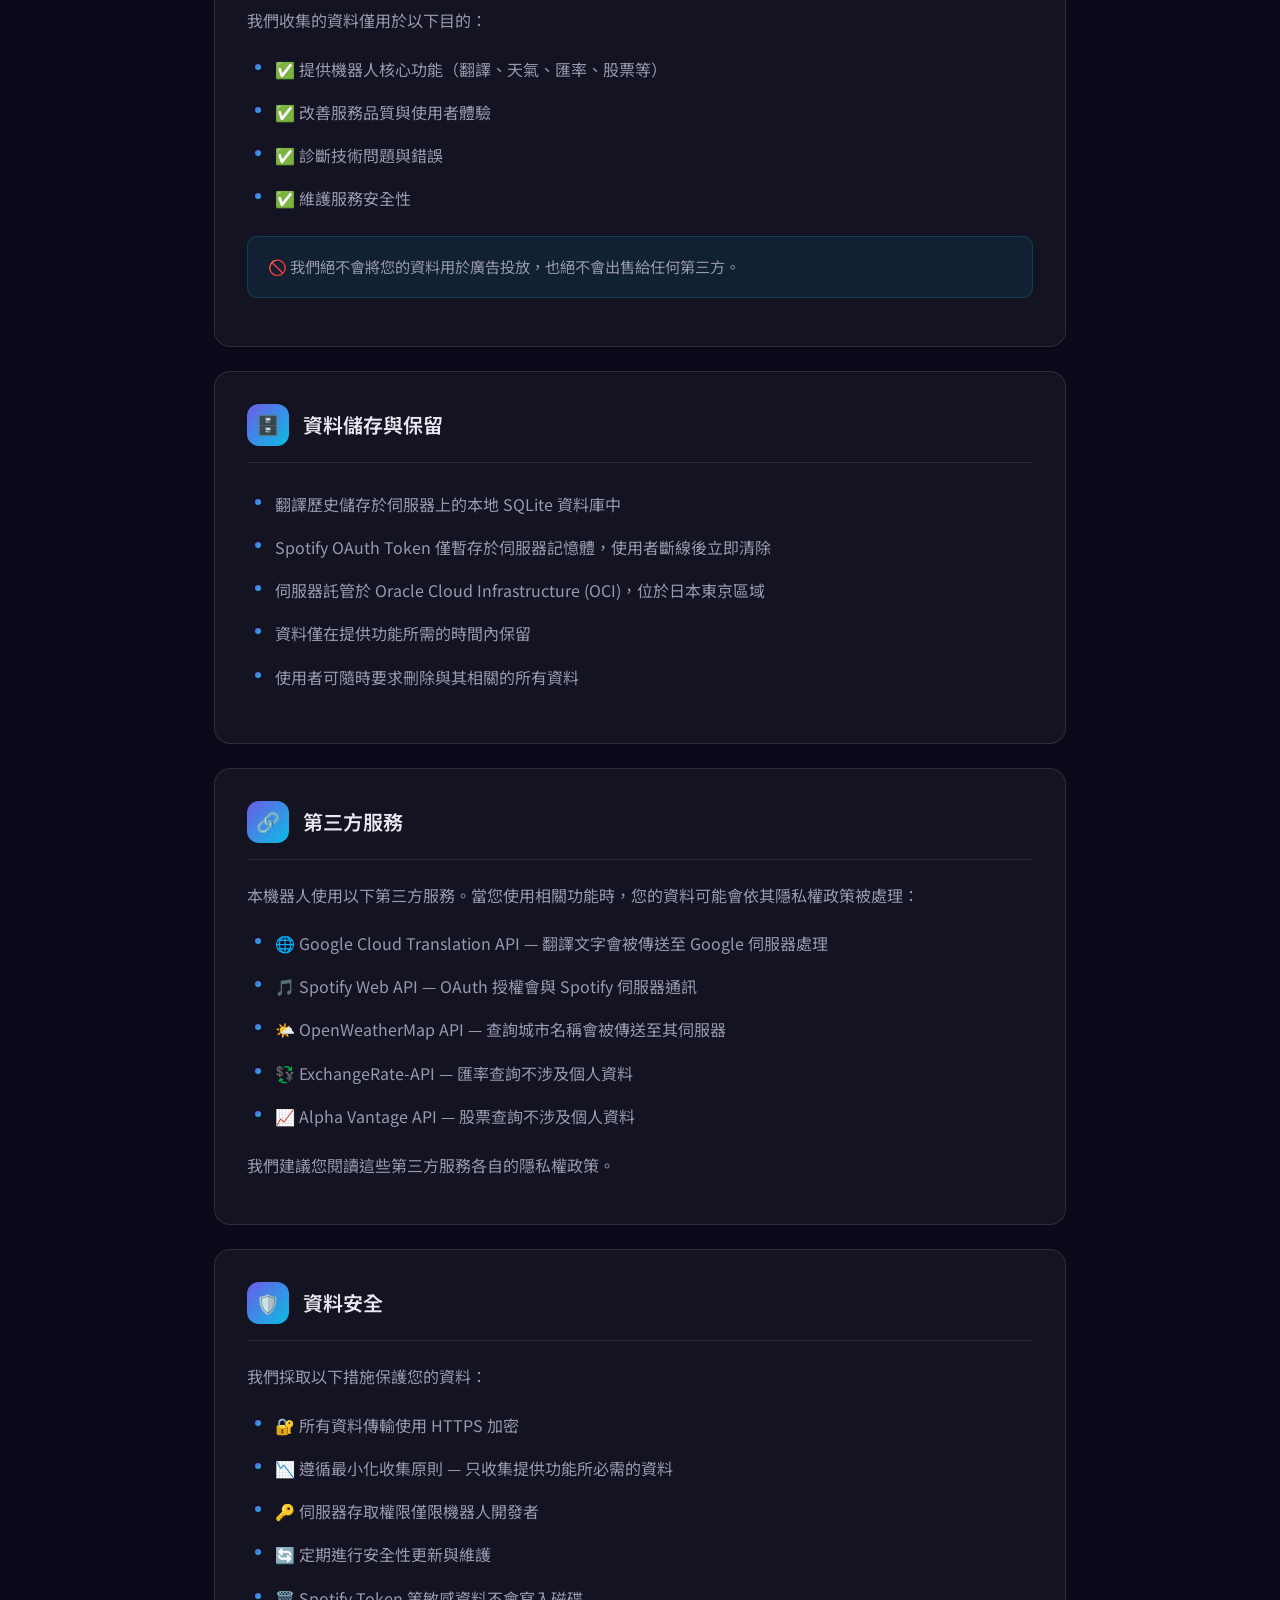
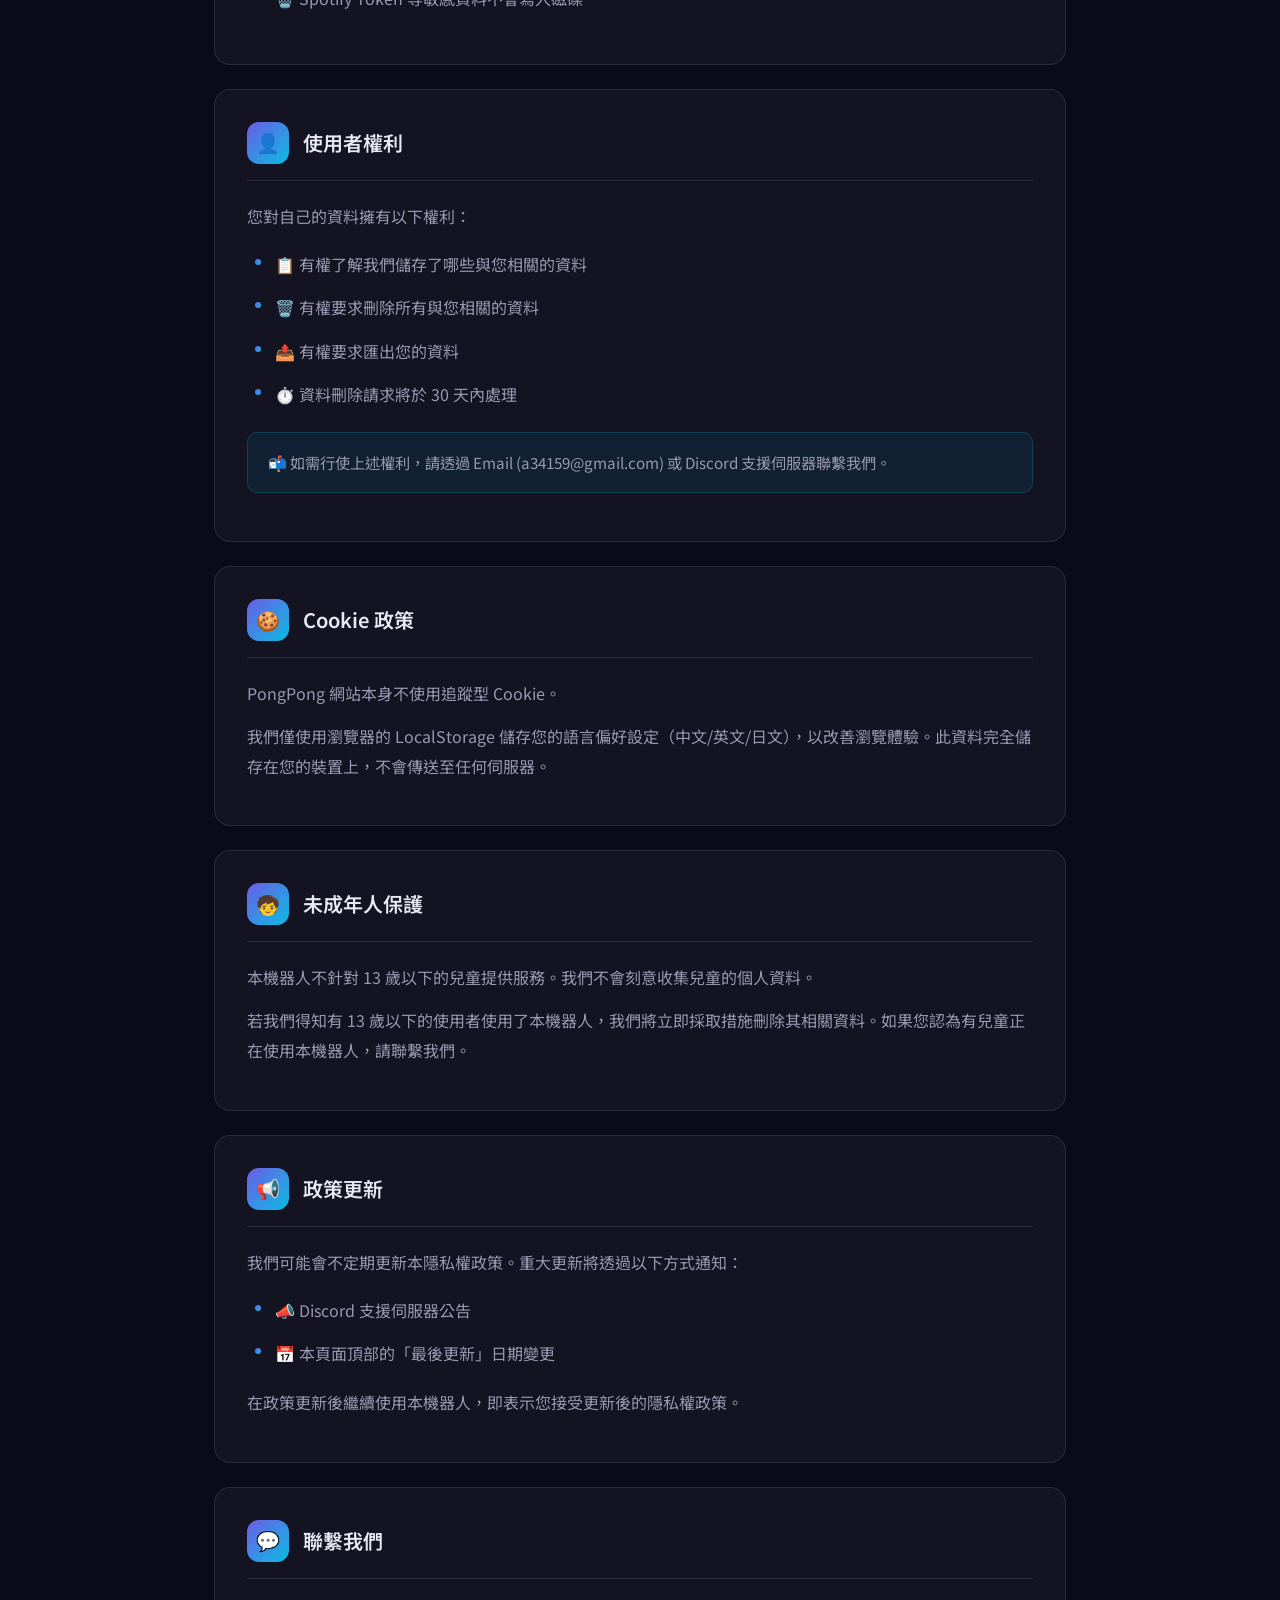
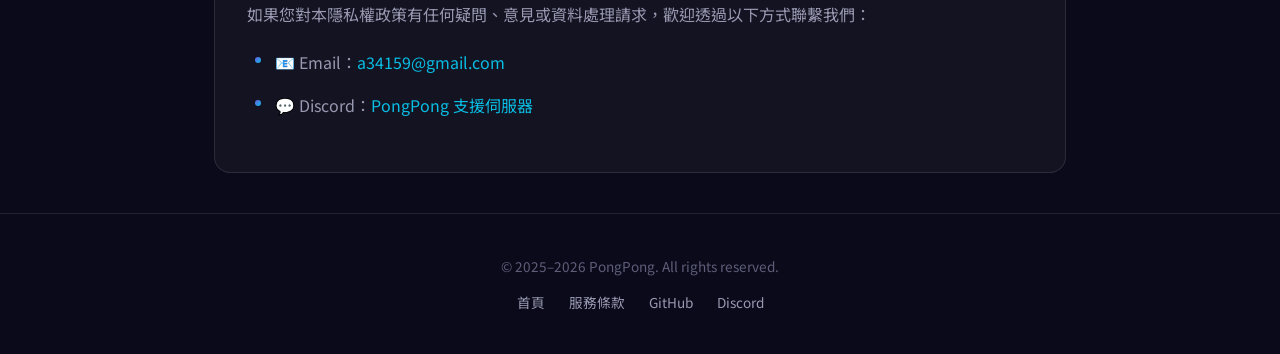
==== commit d49cd1f4: "feat: redesign website as multi-page startup product site - new landing page, features, commands, ab" ====
--- a/privacy.html
+++ b/privacy.html
@@ -274,12 +274,14 @@
 
 <!-- Navbar -->
 <nav class="navbar" id="navbar">
-  <div class="container">
+  <div class="container" style="display:flex;align-items:center;justify-content:space-between;height:70px;max-width:1200px;">
     <a href="index.html" class="nav-logo">
       <img src="images/pongpongicon.jpg" alt="PongPong">
       <span>PongPong</span>
     </a>
-    <div class="nav-right">
+    <div class="nav-right" style="display:flex;align-items:center;gap:12px;">
+      <a href="features.html" style="color:var(--text-secondary);font-size:0.85rem;padding:6px 12px;border-radius:6px;transition:all 0.3s;" data-i18n="nav_feat">功能</a>
+      <a href="commands.html" style="color:var(--text-secondary);font-size:0.85rem;padding:6px 12px;border-radius:6px;transition:all 0.3s;" data-i18n="nav_cmd">指令</a>
       <a href="index.html" class="nav-back">← <span data-i18n="nav_back">返回首頁</span></a>
       <div class="lang-switcher">
         <button class="lang-btn active" onclick="switchLang('zh')">中文</button>
